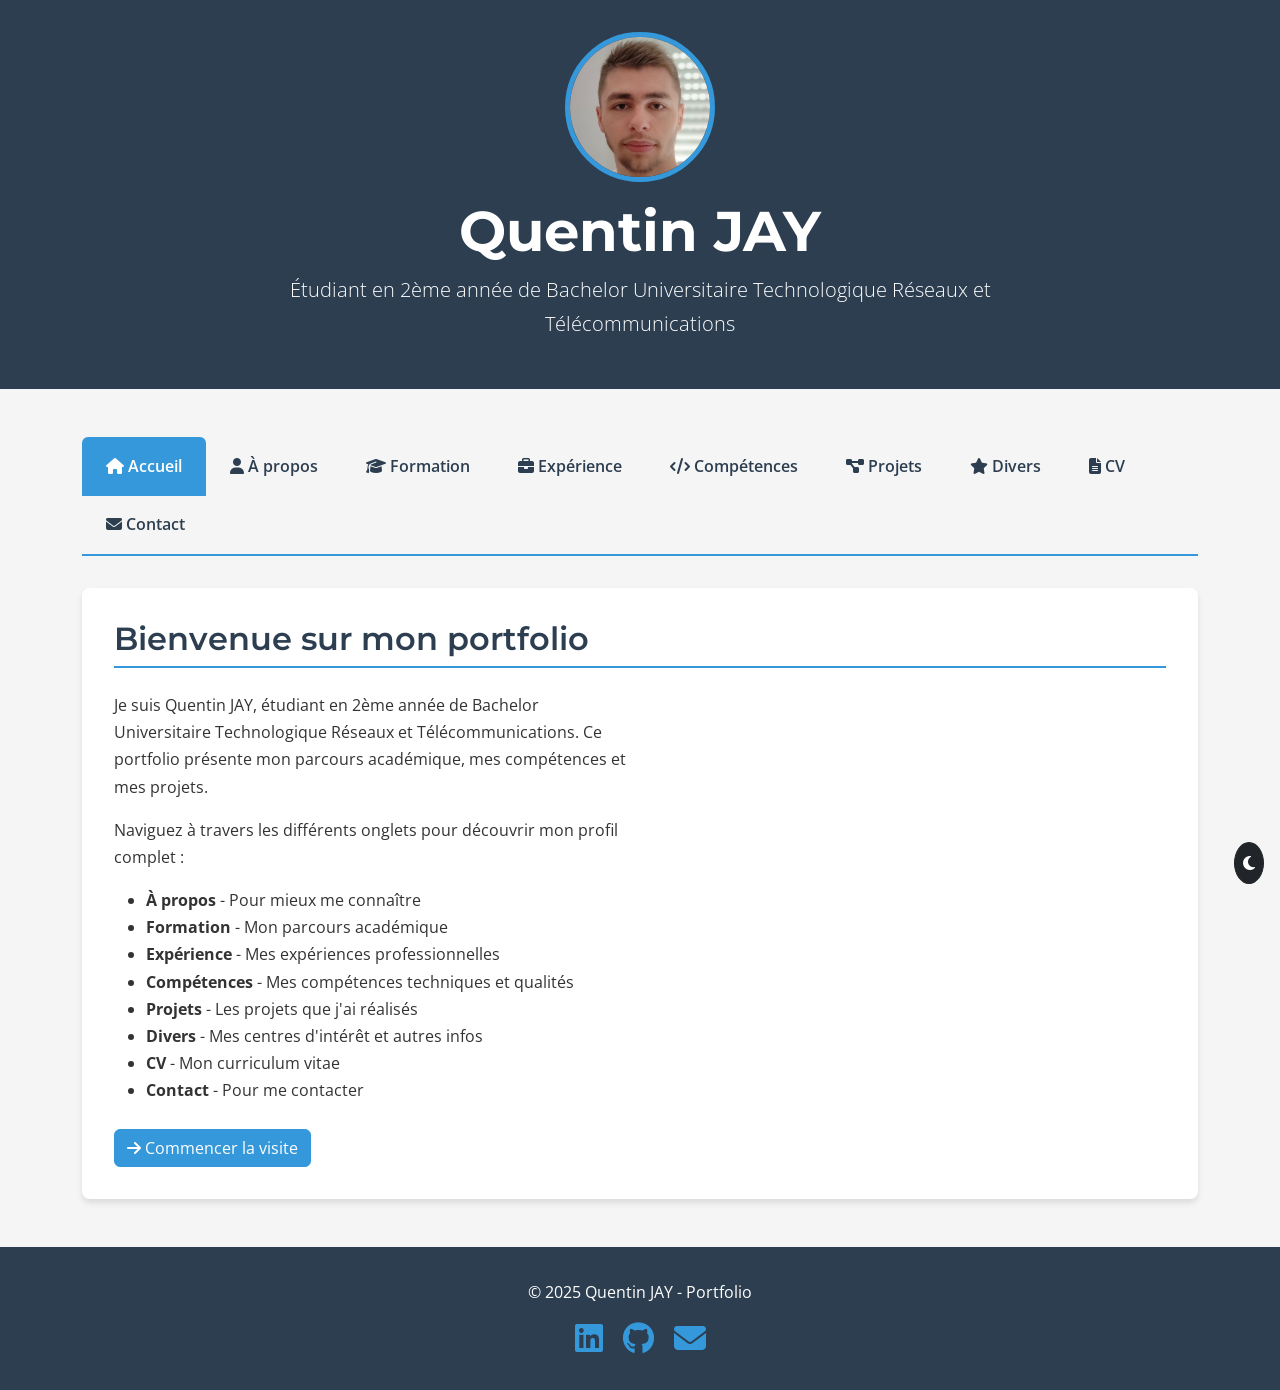
==== index.html @ 2ddca3c6 "Add files via upload" ====
<!DOCTYPE html>
<html lang="fr">
<head>
  <meta charset="UTF-8">
  <meta name="viewport" content="width=device-width, initial-scale=1.0">
  <title>Portfolio - Quentin JAY</title>
  
  <!-- Bootstrap CSS -->
  <link href="https://cdn.jsdelivr.net/npm/bootstrap@5.3.0-alpha1/dist/css/bootstrap.min.css" rel="stylesheet">
  
  <!-- Font Awesome -->
  <link rel="stylesheet" href="https://cdnjs.cloudflare.com/ajax/libs/font-awesome/6.4.0/css/all.min.css">
  
  <!-- Google Fonts -->
  <link href="https://fonts.googleapis.com/css2?family=Montserrat:wght@400;500;600;700&family=Open+Sans:wght@300;400;600&display=swap" rel="stylesheet">
  
  <!-- AOS Animation Library -->
  <link href="https://unpkg.com/aos@2.3.1/dist/aos.css" rel="stylesheet">
  
  <!-- Custom CSS -->
  <link rel="stylesheet" href="assets/css/style.css">
</head>
<body>
  <!-- Header Section -->
  <header class="header-container">
      <div class="container">
          <div class="row justify-content-center">
              <div class="col-md-8 text-center">
                  <img src="assets/images/pp2.jpg" alt="Quentin JAY" class="profile-img mb-3" data-aos="fade-down">
                  <h1 class="display-4 fw-bold" data-aos="fade-up">Quentin JAY</h1>
                  <p class="lead" data-aos="fade-up" data-aos-delay="100">Étudiant en 2ème année de Bachelor Universitaire Technologique Réseaux et Télécommunications</p>
              </div>
          </div>
      </div>
  </header>

  <!-- Navigation Tabs -->
  <div class="container mt-5">
      <ul class="nav nav-tabs" id="portfolioTabs" role="tablist">
          <li class="nav-item" role="presentation">
              <button class="nav-link active" id="accueil-tab" data-bs-toggle="tab" data-bs-target="#accueil" type="button" role="tab" aria-controls="accueil" aria-selected="true">
                  <i class="fas fa-home"></i> Accueil
              </button>
          </li>
          <li class="nav-item" role="presentation">
              <button class="nav-link" id="about-tab" data-bs-toggle="tab" data-bs-target="#about" type="button" role="tab" aria-controls="about" aria-selected="false">
                  <i class="fas fa-user"></i> À propos
              </button>
          </li>
          <li class="nav-item" role="presentation">
              <button class="nav-link" id="education-tab" data-bs-toggle="tab" data-bs-target="#education" type="button" role="tab" aria-controls="education" aria-selected="false">
                  <i class="fas fa-graduation-cap"></i> Formation
              </button>
          </li>
          <li class="nav-item" role="presentation">
              <button class="nav-link" id="experience-tab" data-bs-toggle="tab" data-bs-target="#experience" type="button" role="tab" aria-controls="experience" aria-selected="false">
                  <i class="fas fa-briefcase"></i> Expérience
              </button>
          </li>
          <li class="nav-item" role="presentation">
              <button class="nav-link" id="skills-tab" data-bs-toggle="tab" data-bs-target="#skills" type="button" role="tab" aria-controls="skills" aria-selected="false">
                  <i class="fas fa-code"></i> Compétences
              </button>
          </li>
          <li class="nav-item" role="presentation">
              <button class="nav-link" id="projects-tab" data-bs-toggle="tab" data-bs-target="#projects" type="button" role="tab" aria-controls="projects" aria-selected="false">
                  <i class="fas fa-project-diagram"></i> Projets
              </button>
          </li>
          <!-- Nouveaux onglets dans le nouvel ordre -->
          <li class="nav-item" role="presentation">
              <button class="nav-link" id="divers-tab" data-bs-toggle="tab" data-bs-target="#divers" type="button" role="tab" aria-controls="divers" aria-selected="false">
                  <i class="fas fa-star"></i> Divers
              </button>
          </li>
          <li class="nav-item" role="presentation">
              <button class="nav-link" id="resume-tab" data-bs-toggle="tab" data-bs-target="#resume" type="button" role="tab" aria-controls="resume" aria-selected="false">
                  <i class="fas fa-file-alt"></i> CV
              </button>
          </li>
          <li class="nav-item" role="presentation">
              <button class="nav-link" id="contact-tab" data-bs-toggle="tab" data-bs-target="#contact" type="button" role="tab" aria-controls="contact" aria-selected="false">
                  <i class="fas fa-envelope"></i> Contact
              </button>
          </li>
      </ul>

      <!-- Tab Content -->
      <div class="tab-content" id="portfolioTabsContent">
          <!-- Accueil -->
          <div class="tab-pane fade show active" id="accueil" role="tabpanel" aria-labelledby="accueil-tab">
              <div class="section-container" data-aos="fade-up">
                  <h2 class="section-title">Bienvenue sur mon portfolio</h2>
                  <div class="row">
                      <div class="col-md-6">
                          <p>Je suis Quentin JAY, étudiant en 2ème année de Bachelor Universitaire Technologique Réseaux et Télécommunications. Ce portfolio présente mon parcours académique, mes compétences et mes projets.</p>
                          <p>Naviguez à travers les différents onglets pour découvrir mon profil complet :</p>
                          <ul>
                              <li><strong>À propos</strong> - Pour mieux me connaître</li>
                              <li><strong>Formation</strong> - Mon parcours académique</li>
                              <li><strong>Expérience</strong> - Mes expériences professionnelles</li>
                              <li><strong>Compétences</strong> - Mes compétences techniques et qualités</li>
                              <li><strong>Projets</strong> - Les projets que j'ai réalisés</li>
                              <li><strong>Divers</strong> - Mes centres d'intérêt et autres infos</li>
                              <li><strong>CV</strong> - Mon curriculum vitae</li>
                              <li><strong>Contact</strong> - Pour me contacter</li>
                          </ul>
                          <div class="mt-4">
                              <a href="#about" class="btn btn-primary" onclick="document.getElementById('about-tab').click()">
                                  <i class="fas fa-arrow-right"></i> Commencer la visite
                              </a>
                          </div>
                      </div>
                      <div class="col-md-6 text-center">
                          <!-- Illustration optionnelle -->
                      </div>
                  </div>
              </div>
          </div>

          <!-- À propos -->
          <div class="tab-pane fade" id="about" role="tabpanel" aria-labelledby="about-tab">
              <div class="section-container" data-aos="fade-up">
                  <h2 class="section-title">À propos de moi</h2>
                  <div class="row">
                      <div class="col-md-6">
                          <p>Actuellement étudiant en deuxième année de Bachelor Universitaire Technologique en Réseaux et Télécommunications.</p>
                          <p>Mon parcours académique a débuté avec l'obtention d'un baccalauréat STI2D, où j'ai développé des compétences en sciences et technologies industrielles.</p>
                          <p>Au-delà de mes activités académiques, je trouve un équilibre dans ma vie en consacrant du temps à mes passions.</p>
                          <p>Je souhaite poursuivre mes études en intégrant une école d'ingénieur l'année prochaine.</p>
                          <div class="mt-4">
                              <a href="#education" class="btn btn-primary" onclick="document.getElementById('education-tab').click()">
                                  <i class="fas fa-graduation-cap"></i> Voir ma formation
                              </a>
                          </div>
                      </div>
                      <div class="col-md-6">
                          <div class="card">
                              <div class="card-header">
                                  <i class="fas fa-info-circle"></i> Informations personnelles
                              </div>
                              <div class="card-body">
                                  <ul class="list-group list-group-flush">
                                      <li class="list-group-item"><strong><i class="fas fa-user"></i> Nom :</strong> Quentin JAY</li>
                                      <li class="list-group-item"><strong><i class="fas fa-graduation-cap"></i> Formation :</strong> BUT Réseaux et Télécommunications</li>
                                      <li class="list-group-item"><strong><i class="fas fa-language"></i> Langues :</strong> Français (natif), Anglais (C1)</li>
                                      <li class="list-group-item"><strong><i class="fas fa-map-marker-alt"></i> Localisation :</strong> Clermont-Ferrand, France</li>
                                  </ul>
                              </div>
                          </div>
                      </div>
                  </div>
              </div>
          </div>

          <!-- Formation -->
          <div class="tab-pane fade" id="education" role="tabpanel" aria-labelledby="education-tab">
              <div class="section-container" data-aos="fade-up">
                  <h2 class="section-title">Formation</h2>
                  <div class="row mb-4">
                      <div class="col-md-6">
                          <div class="card h-100">
                              <div class="card-header">
                                  <i class="fas fa-university"></i> 2023-2025 - BUT Réseaux et Télécommunications
                              </div>
                              <div class="card-body">
                                  <div class="row">
                                      <div class="col-md-4 text-center mb-3">
                                          <img src="assets/images/iut.jpg" alt="IUT d'Aubière" class="img-fluid rounded" style="max-height: 100px;">
                                      </div>
                                      <div class="col-md-8">
                                          <h5>IUT d'Aubière - 63170</h5>
                                          <p>Ma formation actuelle en Réseaux et Télécommunications vise à approfondir mes connaissances dans ce domaine en constante évolution. Les cours couvrent une gamme variée de sujets, allant des fondements théoriques aux applications pratiques. Je participe activement aux travaux dirigés, aux projets de groupe et aux activités pratiques pour enrichir mon apprentissage.</p>
                                      </div>
                                  </div>
                              </div>
                          </div>
                      </div>
                      <div class="col-md-6">
                          <div class="card h-100">
                              <div class="card-header">
                                  <i class="fas fa-school"></i> 2022 - Baccalauréat STI2D
                              </div>
                              <div class="card-body">
                                  <div class="row">
                                      <div class="col-md-4 text-center mb-3">
                                          <img src="assets/images/lafa.jpg" alt="Lycée Lafayette" class="img-fluid rounded" style="max-height: 100px;">
                                      </div>
                                      <div class="col-md-8">
                                          <h5>Lycée Lafayette de Clermont-Ferrand - 63000</h5>
                                          <p>Mon parcours académique a débuté avec l'obtention d'un baccalauréat STI2D, où j'ai acquis des bases dans le domaine pratique des technologies. Cette expérience a été déterminante dans ma décision de poursuivre mes études en Réseaux et Télécommunications, en mettant en lumière mon intérêt particulier pour l'aspect pratique des sciences et technologies.</p>
                                      </div>
                                  </div>
                              </div>
                          </div>
                      </div>
                  </div>
              </div>
          </div>

          <!-- Expérience -->
          <div class="tab-pane fade" id="experience" role="tabpanel" aria-labelledby="experience-tab">
              <div class="section-container" data-aos="fade-up">
                  <h2 class="section-title">Expérience professionnelle</h2>
                  <div class="row mb-4">
                      <div class="col-md-12">
                          <div class="card mb-4">
                              <div class="card-header">
                                  <i class="fas fa-briefcase"></i> Travail d'été au service restauration de l'Hôpital Sainte-Marie (Juillet - Août 2024)
                              </div>
                              <div class="card-body">
                                  <div class="row">
                                      <div class="col-md-3 text-center mb-3">
                                          <img src="assets/images/hopital.png" alt="Hôpital Sainte-Marie" class="img-fluid rounded" style="max-height: 150px;">
                                      </div>
                                      <div class="col-md-9">
                                          <h5>Tournant de cuisine</h5>
                                          <p>Durant ce travail d'été de trois semaines au service restauration de l'Hôpital Sainte-Marie, j'ai acquis une expérience précieuse.</p>
                                          <h6>Responsabilités et réalisations :</h6>
                                          <ul>
                                              <li>J'ai assuré l'hygiène et la propreté des ustensiles et équipements de cuisine.</li>
                                              <li>J'ai contribué à la préparation des repas en scellant des barquettes pour garantir une distribution efficace.</li>
                                              <li>J'ai préparé les chariots en fonction des commandes reçues, en veillant à ce que chaque service dispose des repas appropriés.</li>
                                          </ul>
                                          <p>Cette expérience m'a permis de développer des compétences organisationnelles et de découvrir l'importance du travail d'équipe dans un contexte professionnel.</p>
                                      </div>
                                  </div>
                              </div>
                          </div>
                          
                          <div class="card">
                              <div class="card-header">
                                  <i class="fas fa-briefcase"></i> Stage de 7 jours à l'EHPAD de Lempdes (Juin - Juillet 2021)
                              </div>
                              <div class="card-body">
                                  <div class="row">
                                      <div class="col-md-3 text-center mb-3">
                                          <img src="assets/images/ehpad.jpg" alt="EHPAD de Lempdes" class="img-fluid rounded" style="max-height: 150px;">
                                      </div>
                                      <div class="col-md-9">
                                          <h5>Assistant Technicien de Surface</h5>
                                          <p>Durant ce stage enrichissant d'une semaine à l'EHPAD de Lempdes, j'ai eu l'opportunité de contribuer au bien-être des résidents.</p>
                                          <h6>Responsabilités et réalisations :</h6>
                                          <ul>
                                              <li>J'ai effectué des tâches de nettoyage approfondi, garantissant la propreté et l'hygiène des espaces communs.</li>
                                              <li>J'ai appris à travailler efficacement dans un environnement professionnel, développant des compétences en gestion du temps.</li>
                                          </ul>
                                          <p>Cette expérience m'a permis de découvrir l'importance du travail d'équipe dans un contexte professionnel. Elle a également renforcé ma capacité à gérer des tâches variées de manière organisée et efficiente.</p>
                                      </div>
                                  </div>
                              </div>
                          </div>
                      </div>
                  </div>
              </div>
          </div>

          <!-- Compétences -->
          <div class="tab-pane fade" id="skills" role="tabpanel" aria-labelledby="skills-tab">
              <div class="section-container" data-aos="fade-up">
                  <h2 class="section-title">Compétences</h2>
                  
                  <h3 class="mb-4">Compétences techniques</h3>
                  
                  <div class="mb-5">
                      <h4>Télécommunication :</h4>
                      
                      <div class="mb-4">
                          <h5>Mesurer la vitesse de la lumière dans un câble coaxial :</h5>
                          <p>Au cours des travaux pratique en Télécommunication, j'ai pu mesurer la vitesse de propagation de la lumière dans un câble coaxial. Pour y arriver, j'ai dû connecter un câble coaxial de 1m et un autre de 100m à la sortie d'un générateur basse fréquence qui vont chacun à une entrée d'un oscilloscope. Pour mesurer la vitesse, on compare la différence de temps entre le signal qui passe par le câble 1m et celui qui passe par l'autre câble. Je suis maintenant capable de mesurer la vitesse de propagation de câbles ce qui est important dans le domaine de la Télécommunication.</p>
                          
                          <h6>Résultat :</h6>
                          <div class="progress mb-3">
                              <div class="progress-bar" role="progressbar" style="width: 70%" aria-valuenow="70" aria-valuemin="0" aria-valuemax="100">70 %</div>
                          </div>
                      </div>
                  </div>
                  
                  <div class="mb-5">
                      <h4>Réseau :</h4>
                      
                      <div class="mb-4">
                          <h5>Création d'un plan d'adressage :</h5>
                          <p>Durant le BUT Réseaux et Télécommunications, j'ai étudié les réseaux et j'ai pu apprendre à travers les TD en utilisant Cisco Packet Tracer. J'ai créé un plan d'adressage attribuant à chaque machine une adresse IP afin de leur permettre de communiquer, et j'ai également mis en place un serveur DHCP pour l'adressage automatique.</p>
                          
                          <h6>Résultat :</h6>
                          <div class="progress mb-3">
                              <div class="progress-bar" role="progressbar" style="width: 85%" aria-valuenow="85" aria-valuemin="0" aria-valuemax="100">85 %</div>
                          </div>
                      </div>
                  </div>
                  
                  <div class="mb-5">
                      <h4>Programmation Web :</h4>
                      
                      <div class="mb-4">
                          <h5>Création d'une page Web HTML/CSS :</h5>
                          <p>Lors des TD de programmation Web, j'ai appris à créer des pages web en utilisant HTML et CSS pour concevoir des interfaces graphiques et modifier l'apparence du contenu.</p>
                          
                          <h6>Résultat :</h6>
                          <div class="progress mb-3">
                              <div class="progress-bar" role="progressbar" style="width: 75%" aria-valuenow="75" aria-valuemin="0" aria-valuemax="100">75 %</div>
                          </div>
                      </div>
                  </div>
                  
                  <div class="mb-5">
                      <h4>Téléphonie :</h4>
                      
                      <div class="mb-4">
                          <h5>Configuration d'un call server :</h5>
                          <p>Lors des travaux pratiques de téléphonie, j'ai appris à configurer un call server et à faire fonctionner des téléphones. J'ai suivi pas à pas les instructions du TP, effectué un compte rendu et je suis désormais capable d'apporter des modifications pour rendre les équipements fonctionnels. J'ai obtenu la note de 19,5 lors de l'évaluation.</p>
                          
                          <h6>Résultat :</h6>
                          <div class="progress mb-3">
                              <div class="progress-bar" role="progressbar" style="width: 90%" aria-valuenow="90" aria-valuemin="0" aria-valuemax="100">90 %</div>
                          </div>
                      </div>
                  </div>
                  
                  <div class="mb-5">
                      <h4>Cybersécurité :</h4>
                      
                      <div class="mb-4">
                          <h5>Configuration d'un call server :</h5>
                          <p>De façon similaire à la téléphonie, j'ai appris à configurer un call server et à manipuler ses paramètres afin de garantir la sécurité des échanges. J'ai obtenu la note de 19,5 lors de cette évaluation.</p>
                          
                          <h6>Résultat :</h6>
                          <div class="progress mb-3">
                              <div class="progress-bar" role="progressbar" style="width: 90%" aria-valuenow="90" aria-valuemin="0" aria-valuemax="100">90 %</div>
                          </div>
                      </div>
                  </div>
                  
                  <h3 class="mb-4 mt-5">Qualités</h3>
                  
                  <div class="row">
                      <div class="col-md-4 mb-3">
                          <div class="card h-100">
                              <div class="card-body">
                                  <h4 class="text-center mb-3">Persévérant</h4>
                                  <p>Durant le projet de SAE23, alors que je rencontrais un problème bloquant la création d'un utilisateur, j'ai persévéré pendant une séance entière jusqu'à corriger l'erreur.</p>
                              </div>
                          </div>
                      </div>
                      
                      <div class="col-md-4 mb-3">
                          <div class="card h-100">
                              <div class="card-body">
                                  <h4 class="text-center mb-3">Autonome</h4>
                                  <p>Lors d'un TP en télécommunication, j'ai dû travailler seul pendant trois heures, ce qui m'a permis de gagner en autonomie.</p>
                              </div>
                          </div>
                      </div>
                      
                      <div class="col-md-4 mb-3">
                          <div class="card h-100">
                              <div class="card-body">
                                  <h4 class="text-center mb-3">Travail d'équipe</h4>
                                  <p>Au cours d'un TP sur Internet, mon coéquipier et moi avons réparti intelligemment les tâches afin d'optimiser notre efficacité.</p>
                              </div>
                          </div>
                      </div>
                  </div>
                  
                  <h3 class="mb-4 mt-5">Compétences linguistiques</h3>
                  
                  <div class="row">
                      <div class="col-md-6">
                          <div class="card mb-3">
                              <div class="card-body">
                                  <h4><i class="fas fa-language me-2"></i>Anglais</h4>
                                  <p>Niveau C1</p>
                              </div>
                          </div>
                      </div>
                  </div>
              </div>
          </div>

          <!-- Projets -->
          <div class="tab-pane fade" id="projects" role="tabpanel" aria-labelledby="projects-tab">
              <div class="section-container" data-aos="fade-up">
                  <h2 class="section-title">Projets</h2>
                  
                  <!-- Projet 1 -->
                  <div class="card mb-4">
                      <div class="card-header">
                          <h3>Projet 1 : SAE24 - Projet intégratif</h3>
                      </div>
                      <div class="card-body">
                          <p><strong>Description</strong> : Durant la SAE24, j'ai été chargé de créer un réseau d'entreprise avec tout le matériel nécessaire.</p>
                          <h4>Étapes réalisées :</h4>
                          <ul>
                              <li>Conception du réseau</li>
                              <li>Configuration des équipements</li>
                              <li>Tests de connectivité</li>
                              <li>Documentation du projet</li>
                          </ul>
                          <div class="row mt-3">
                              <div class="col-md-6">
                                  <img src="assets/images/cisco.png" alt="Illustration du projet" class="img-fluid rounded">
                              </div>
                          </div>
                      </div>
                  </div>
                  
                  <!-- Projet 2 -->
                  <div class="card mb-4">
                    <div class="card-header">
                      <h3>Projet 2 : SAE14 - Portfolio et CV</h3>
                    </div>
                    <div class="card-body">
                      <p><strong>Description :</strong> Durant la SAE14, j'ai entrepris la création de mon CV et de mon portfolio pour présenter de manière professionnelle mes compétences et expériences.</p>
                      <h4>Étapes réalisées :</h4>
                      <ul class="list-group list-group-flush mb-3">
                        <li class="list-group-item">
                          <strong>Conception de CV avec Canva :</strong>
                          <p>J'ai utilisé Canva pour élaborer un CV visuellement attrayant, mettant en avant mes compétences, ma formation et mes réalisations. La plateforme m'a permis de jouer avec la mise en page et les éléments graphiques pour créer une présentation unique.</p>
                        </li>
                        <li class="list-group-item">
                          <strong>Développement web avec HTML/CSS :</strong>
                          <p>Pour mon portfolio, j'ai d'abord créé la structure du portfolio qui se compose de 8 parties. J'ai ensuite écrit le contenu du portfolio en m'appuyant sur les consignes. Durant la création du portfolio, j'ai eu des difficultés pour créer les jauges pour les compétences, que j'ai résolues en cherchant sur internet. J'ai intégré le CV réalisé durant ce projet dans le portfolio.</p>
                        </li>
                      </ul>
                      <h4>Résultats :</h4>
                      <ul class="list-group list-group-flush">
                        <li class="list-group-item">
                          <strong>CV professionnel :</strong>
                          <p>Grâce à ce projet, j'ai créé un CV structuré, clair et concis, mettant en évidence mes compétences et expériences de manière professionnelle.</p>
                        </li>
                        <li class="list-group-item">
                          <strong>Portfolio interactif :</strong>
                          <p>Avec ce projet, j'ai créé un portfolio codé en HTML/CSS, ce qui m'a permis de m'améliorer sur le codage HTML et CSS.</p>
                        </li>
                      </ul>
                      <div class="mt-3 text-center">
                        <img src="assets/images/port.png" alt="Illustration du portfolio" class="img-fluid rounded">
                      </div>
                    </div>
                  </div>
                  
                  <!-- Projet 3 : SAE15 -->
                  <div class="card mb-4">
                      <div class="card-header">
                          <h3>Projet 3 : SAE15 - Analyse de planning</h3>
                      </div>
                      <div class="card-body">
                          <div class="row">
                              <div class="col-md-8">
                                  <h4>Étapes réalisées</h4>
                                  <ul class="list-group">
                                      <li class="list-group-item">
                                          <strong>Changements des fuseaux horaires</strong>
                                          <p>J'ai changé automatiquement les fuseaux horaires qui étaient en GMT+0 pour les mettre en format français.</p>
                                      </li>
                                      <li class="list-group-item">
                                          <strong>Code pour exploiter le tableau excel</strong>
                                          <p>J'ai écrit un code qui exploite les données du tableau excel pour donner les dates de reprises de chaque groupe.</p>
                                      </li>
                                  </ul>
                                  <div class="mt-3">
                                      <h4>Résultats</h4>
                                      <p>J'ai créé le code permettant à un élève de connaître les dates de reprise des cours après les vacances pour chaque groupe de TD et TP et ai obtenu la note de 20.</p>
                                  </div>
                              </div>
                              <div class="col-md-4">
                                  <img src="assets/images/emploi.png" alt="Calendrier" class="img-fluid rounded mb-3">
                                  <img src="assets/images/menu.png" alt="Code menu" class="img-fluid rounded mb-3">
                                  <img src="assets/images/fin.png" alt="Résultat code" class="img-fluid rounded">
                              </div>
                          </div>
                      </div>
                  </div>
                  
                  <!-- Projet 4 : SAE22 - Matlab -->
                  <div class="card mb-4">
                      <div class="card-body">
                          <h3 class="card-title">Projet 4 : SAE22 - Matlab</h3>
                          <div class="row">
                              <div class="col-md-8">
                                  <h4>Description</h4>
                                  <p>Au cours de la SAE22, j'ai dû apprendre le codage Matlab.</p>
                                  
                                  <h4>Objectif du projet</h4>
                                  <p>Faire des programmes répondant aux exigences du projet.</p>
                                  
                                  <h4>Étapes réalisées</h4>
                                  <ul class="list-group list-group-flush mb-3">
                                      <li class="list-group-item">
                                          <strong>Formation Matlab Onramp</strong>
                                          <p>J'ai réalisé l'autoformation Matlab Onramp.</p>
                                      </li>
                                      <li class="list-group-item">
                                          <strong>Manipulation de signaux sur Matlab</strong>
                                          <p>J'ai créé, affiché et modifié des signaux sinusoïdaux avec Matlab pour pouvoir les exploiter.</p>
                                      </li>
                                      <li class="list-group-item">
                                          <strong>Intégration d'une fonction</strong>
                                          <p>J'ai calculé l'intégrale d'une fonction avec différentes méthodes : la méthode des rectangles, des trapèzes et de Simpson.</p>
                                      </li>
                                      <li class="list-group-item">
                                          <strong>Étude d'un signal temporel</strong>
                                          <p>J'ai étudié des fonctions générées à l'oscilloscope avec Matlab.</p>
                                      </li>
                                  </ul>
                                  
                                  <h4>Résultats</h4>
                                  <p>Travail toujours en cours.</p>
                              </div>
                              <div class="col-md-4">
                                  <div class="row mb-3">
                                      <div class="col-12">
                                          <img src="assets/images/Matlab1.png" alt="Matlab Onramp" class="img-fluid rounded mb-3">
                                      </div>
                                      <div class="col-12">
                                          <img src="assets/images/Matlab2.png" alt="Signaux sinusoïdaux" class="img-fluid rounded mb-3">
                                      </div>
                                  </div>
                                  <div class="row">
                                      <div class="col-12">
                                          <img src="assets/images/Matlab3.png" alt="Intégration de fonction" class="img-fluid rounded mb-3">
                                      </div>
                                      <div class="col-12">
                                          <img src="assets/images/Matlab4.png" alt="Signal temporel" class="img-fluid rounded">
                                      </div>
                                  </div>
                              </div>
                          </div>
                      </div>
                  </div>
              </div>
          </div>

          <!-- Divers -->
          <div class="tab-pane fade" id="divers" role="tabpanel" aria-labelledby="divers-tab">
              <div class="section-container" data-aos="fade-up">
                  <h2 class="section-title">Divers</h2>
                  <div class="row">
                      <div class="col-md-6 mb-4">
                          <div class="card h-100">
                              <div class="card-body">
                                  <div class="row">
                                      <div class="col-md-8">
                                          <h3 class="card-title">Vélo</h3>
                                          <p>Depuis mon enfance, je fais régulièrement du vélo. Cette activité me permet de me détendre et de passer du temps tout seul. Le vélo fait partie intégrante de mon quotidien.</p>
                                      </div>
                                      <div class="col-md-4">
                                          <img src="assets/images/velo.png" alt="Vélo" class="img-fluid rounded">
                                      </div>
                                  </div>
                              </div>
                          </div>
                      </div>
                      
                      <div class="col-md-6 mb-4">
                          <div class="card h-100">
                              <div class="card-body">
                                  <div class="row">
                                      <div class="col-md-8">
                                          <h3 class="card-title">Tennis de table</h3>
                                          <p>J'ai pratiqué le tennis de table pendant 2 ans jusqu'à avant le confinement en 2020. Cette expérience m'a apporté non seulement un plaisir sportif, mais aussi des compétences en termes de concentration, de coordination et de fair-play.</p>
                                      </div>
                                      <div class="col-md-4">
                                          <img src="assets/images/table.png" alt="Tennis de table" class="img-fluid rounded">
                                      </div>
                                  </div>
                              </div>
                          </div>
                      </div>
                  </div>
              </div>
          </div>

          <!-- CV -->
          <div class="tab-pane fade" id="resume" role="tabpanel" aria-labelledby="resume-tab">
              <div class="section-container" data-aos="fade-up">
                  <h2 class="section-title">CV</h2>
                  <div class="row justify-content-center">
                    <div class="col-md-10">
                      <div class="card mb-4">
                        <div class="card-body text-center">
                          <h3 class="mb-4">Mon CV</h3>
                          <div class="embed-responsive embed-responsive-16by9 mb-4">
                            <iframe class="embed-responsive-item" src="assets/docs/cv.pdf" style="width: 100%; height: 500px;"></iframe>
                          </div>
                          <a href="assets/docs/cv.pdf" download class="btn btn-primary">
                            <i class="fas fa-download me-2"></i>Téléchargez mon CV ici
                          </a>
                        </div>
                      </div>
                    </div>
                  </div>
              </div>
          </div>

          <!-- Contact -->
          <div class="tab-pane fade" id="contact" role="tabpanel" aria-labelledby="contact-tab">
              <div class="section-container" data-aos="fade-up">
                  <h2 class="section-title">Contact</h2>
                  <div class="row">
                      <div class="col-md-6">
                          <form>
                              <div class="mb-3">
                                  <label for="name" class="form-label">Nom</label>
                                  <input type="text" class="form-control" id="name" placeholder="Votre nom">
                              </div>
                              <div class="mb-3">
                                  <label for="email" class="form-label">Email</label>
                                  <input type="email" class="form-control" id="email" placeholder="Votre email">
                              </div>
                              <div class="mb-3">
                                  <label for="subject" class="form-label">Sujet</label>
                                  <input type="text" class="form-control" id="subject" placeholder="Sujet de votre message">
                              </div>
                              <div class="mb-3">
                                  <label for="message" class="form-label">Message</label>
                                  <textarea class="form-control" id="message" rows="5" placeholder="Votre message"></textarea>
                              </div>
                              <button type="submit" class="btn btn-primary">
                                  <i class="fas fa-paper-plane"></i> Envoyer
                              </button>
                              (Ce formulaire ne marche actuellement pas)
                          </form>
                      </div>
                      <div class="col-md-6">
                          <div class="card">
                              <div class="card-header">
                                  <i class="fas fa-info-circle"></i> Informations de contact
                              </div>
                              <div class="card-body">
                                  <ul class="list-group list-group-flush">
                                      <li class="list-group-item">
                                          <i class="fas fa-envelope"></i> <strong>Email:</strong> quentin.jay2@etu.uca.fr
                                      </li>
                                      <li class="list-group-item">
                                          <i class="fas fa-phone"></i> <strong>Téléphone:</strong> +33 7 71 24 26 84
                                      </li>
                                      <li class="list-group-item">
                                          <i class="fas fa-map-marker-alt"></i> <strong>Localisation:</strong> Clermont-Ferrand, France
                                      </li>
                                      <li class="list-group-item">
                                          <i class="fab fa-linkedin"></i> <strong>LinkedIn:</strong> <a href="https://linkedin.com/in/quentin-jay-3182362a9/" target="_blank">linkedin.com/in/quentin-jay/</a>
                                      </li>
                                      <li class="list-group-item">
                                          <i class="fab fa-github"></i> <strong>GitHub:</strong> <a href="https://github.com/quent1no" target="_blank">github.com/quent1no</a>
                                      </li>
                                  </ul>
                              </div>
                          </div>
                      </div>
                  </div>
              </div>
          </div>
      </div>
  </div>

  <!-- Footer -->
  <footer class="mt-5">
      <div class="container">
          <div class="row">
              <div class="col-md-12 text-center">
                  <p>&copy; 2025 Quentin JAY - Portfolio</p>
                  <div class="social-icons">
                      <a href="https://linkedin.com/in/quentin-jay-3182362a9/" class="me-3"><i class="fab fa-linkedin fa-2x"></i></a>
                      <a href="https://github.com/quent1no" class="me-3"><i class="fab fa-github fa-2x"></i></a>
                      <a href="#"><i class="fas fa-envelope fa-2x"></i></a>
                  </div>
              </div>
          </div>
      </div>
  </footer>

  <!-- Bootstrap JS Bundle with Popper -->
  <script src="https://cdn.jsdelivr.net/npm/bootstrap@5.3.0-alpha1/dist/js/bootstrap.bundle.min.js"></script>
  
  <!-- AOS Animation Library -->
  <script src="https://unpkg.com/aos@2.3.1/dist/aos.js"></script>
  
  <!-- Custom JS -->
  <script src="assets/js/main.js"></script>
  
  <!-- Mode sombre/clair toggle -->
  <div class="position-fixed bottom-0 end-0 p-3" style="z-index: 1000;">
      <button class="btn btn-dark rounded-circle p-2" onclick="toggleDarkMode()">
          <i id="darkModeIcon" class="fas fa-moon"></i>
      </button>
  </div>
  
  <style>
      /* Styles pour le mode sombre */
      .dark-mode {
          background-color: #121212 !important;
          color: #e0e0e0 !important;
      }
      
      .dark-mode .section-container {
          background-color: #1e1e1e !important;
          box-shadow: 0 4px 6px rgba(0, 0, 0, 0.3) !important;
      }
      
      .dark-mode .card {
          background-color: #2d2d2d !important;
          color: #e0e0e0 !important;
      }
      
      .dark-mode .list-group-item {
          background-color: #2d2d2d !important;
          color: #e0e0e0 !important;
      }
      
      .dark-mode .nav-tabs .nav-link {
          color: #e0e0e0 !important;
      }
      
      .dark-mode .nav-tabs .nav-link.active {
          background-color: #3498db !important;
          color: white !important;
      }
      
      .dark-mode .form-control {
          background-color: #333 !important;
          color: #e0e0e0 !important;
          border-color: #444 !important;
      }
      
      .dark-mode .section-title {
          color: #3498db !important;
      }
  </style>
</body>
</html>
---- assets/css/style.css ----
/* Styles généraux */
body {
    font-family: 'Open Sans', sans-serif;
    line-height: 1.7;
    color: #333333;
    background-color: #f5f5f5;
}

h1, h2, h3, h4, h5, h6 {
    font-family: 'Montserrat', sans-serif;
    font-weight: 600;
}

/* Styles de l'en-tête */
.header-container {
    background-color: #2c3e50;
    color: white;
    padding: 2rem 0;
    text-align: center;
}

.profile-img {
    width: 150px;
    height: 150px;
    border-radius: 50%;
    object-fit: cover;
    border: 5px solid #3498db;
}

/* Styles des onglets */
.nav-tabs {
    border-bottom: 2px solid #3498db;
    margin-bottom: 2rem;
}

.nav-tabs .nav-link {
    color: #2c3e50;
    font-weight: 600;
    border: none;
    padding: 1rem 1.5rem;
    transition: all 0.3s ease;
}

.nav-tabs .nav-link:hover {
    color: #3498db;
    border: none;
    background-color: rgba(52, 152, 219, 0.1);
}

.nav-tabs .nav-link.active {
    color: white;
    background-color: #3498db;
    border: none;
}

/* Styles des sections */
.section-container {
    padding: 2rem;
    margin-bottom: 2rem;
    background-color: white;
    border-radius: 8px;
    box-shadow: 0 4px 6px rgba(0, 0, 0, 0.1);
}

.section-title {
    color: #2c3e50;
    border-bottom: 2px solid #3498db;
    padding-bottom: 0.5rem;
    margin-bottom: 1.5rem;
}

/* Styles des cartes */
.card {
    border: none;
    border-radius: 8px;
    box-shadow: 0 4px 6px rgba(0, 0, 0, 0.1);
    transition: transform 0.3s ease;
    margin-bottom: 1.5rem;
}

.card:hover {
    transform: translateY(-5px);
}

.card-header {
    background-color: #3498db;
    color: white;
    font-weight: 600;
}

/* Styles des barres de progression */
.progress {
    height: 20px;
    margin-bottom: 1rem;
    background-color: #e9ecef;
    border-radius: 10px;
}

.progress-bar {
    background-color: #3498db;
    border-radius: 10px;
}

/* Styles des images */
.img-fluid {
    border-radius: 8px;
    box-shadow: 0 4px 6px rgba(0, 0, 0, 0.1);
}

/* Styles du pied de page */
footer {
    background-color: #2c3e50;
    color: white;
    padding: 2rem 0;
    text-align: center;
}

/* Animations */
.fade-in {
    animation: fadeIn 1s ease-in-out;
}

@keyframes fadeIn {
    from { opacity: 0; }
    to { opacity: 1; }
}

/* Styles responsive */
@media (max-width: 768px) {
    .nav-tabs .nav-link {
        padding: 0.75rem 1rem;
        font-size: 0.9rem;
    }
    
    .section-container {
        padding: 1.5rem;
    }
}

/* Styles pour les boutons */
.btn-primary {
    background-color: #3498db;
    border-color: #3498db;
}

.btn-primary:hover {
    background-color: #2980b9;
    border-color: #2980b9;
}

/* Styles pour les liens */
a {
    color: #3498db;
    transition: color 0.3s ease;
}

a:hover {
    color: #2980b9;
    text-decoration: none;
}
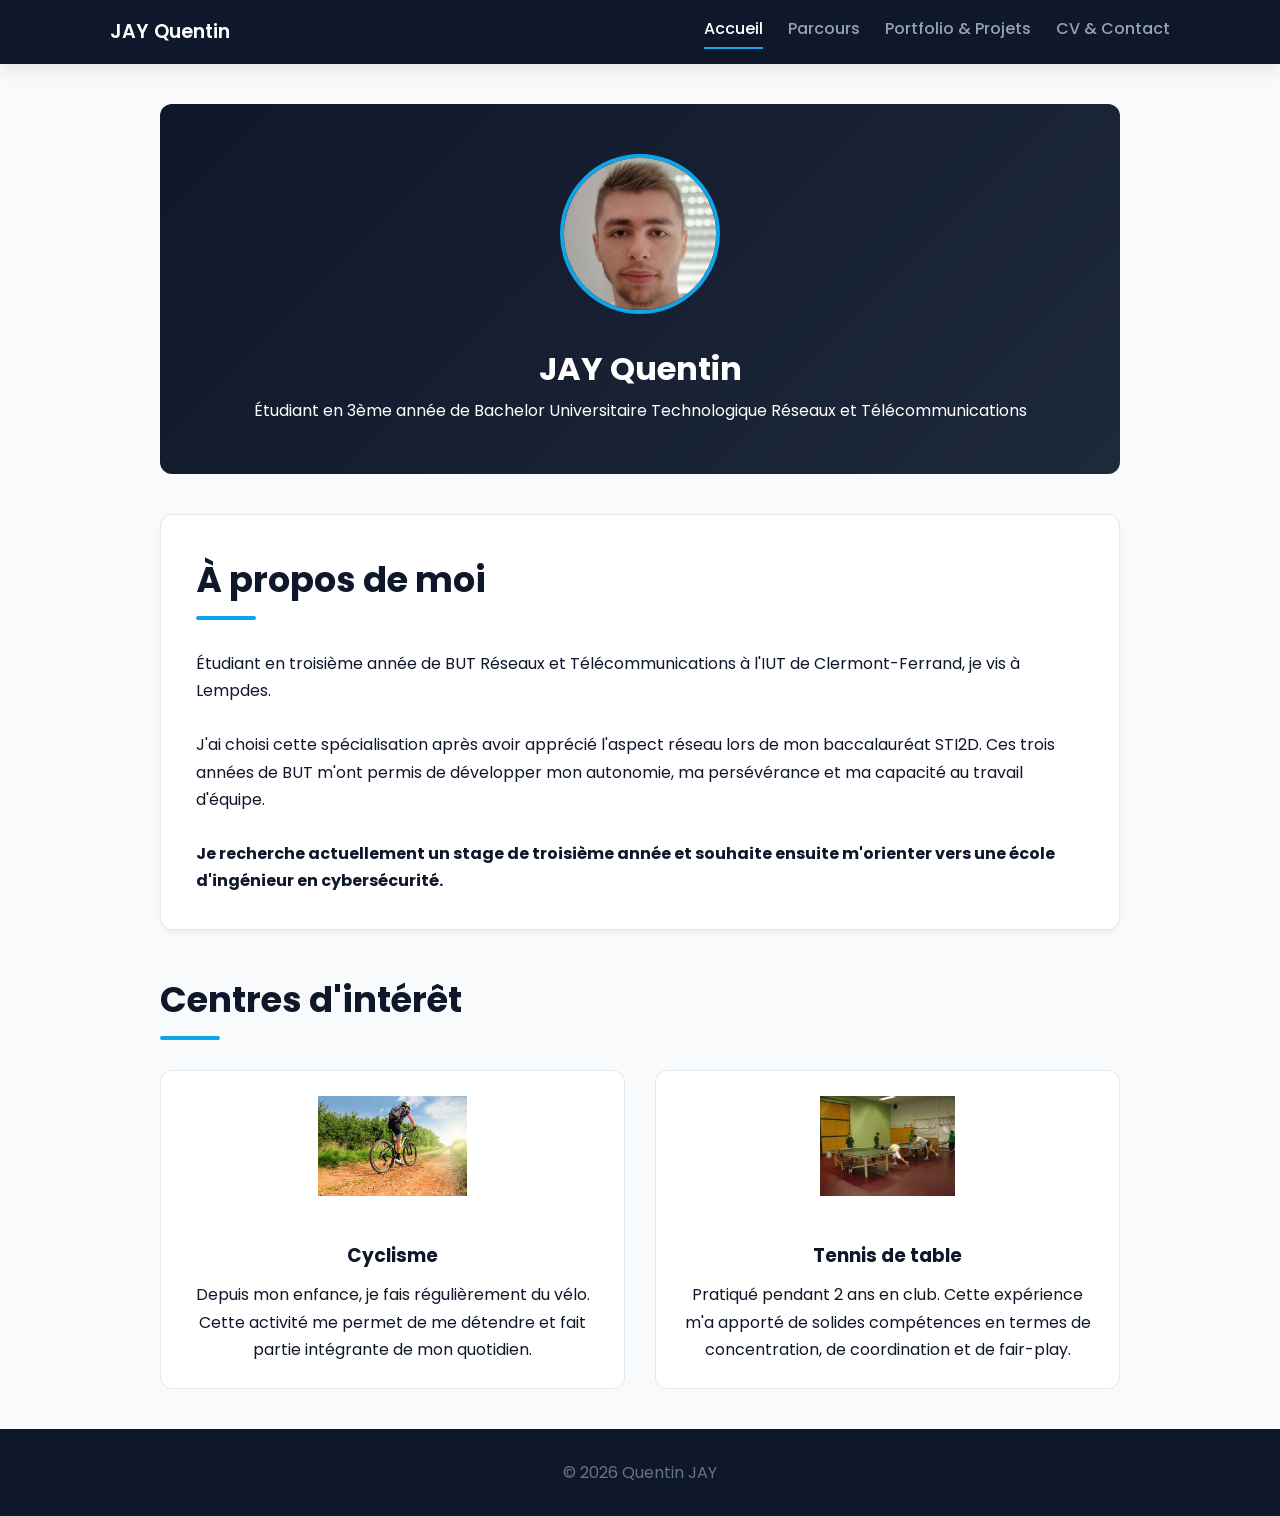
==== commit 110dfa93: "Add files via upload" ====
--- a/index.html
+++ b/index.html
@@ -1,732 +1,60 @@
-<!DOCTYPE html>
-<html lang="fr">
-<head>
-  <meta charset="UTF-8">
-  <meta name="viewport" content="width=device-width, initial-scale=1.0">
-  <title>Portfolio - Quentin JAY</title>
-  
-  <!-- Bootstrap CSS -->
-  <link href="https://cdn.jsdelivr.net/npm/bootstrap@5.3.0-alpha1/dist/css/bootstrap.min.css" rel="stylesheet">
-  
-  <!-- Font Awesome -->
-  <link rel="stylesheet" href="https://cdnjs.cloudflare.com/ajax/libs/font-awesome/6.4.0/css/all.min.css">
-  
-  <!-- Google Fonts -->
-  <link href="https://fonts.googleapis.com/css2?family=Montserrat:wght@400;500;600;700&family=Open+Sans:wght@300;400;600&display=swap" rel="stylesheet">
-  
-  <!-- AOS Animation Library -->
-  <link href="https://unpkg.com/aos@2.3.1/dist/aos.css" rel="stylesheet">
-  
-  <!-- Custom CSS -->
-  <link rel="stylesheet" href="assets/css/style.css">
-</head>
-<body>
-  <!-- Header Section -->
-  <header class="header-container">
-      <div class="container">
-          <div class="row justify-content-center">
-              <div class="col-md-8 text-center">
-                  <img src="assets/images/pp2.jpg" alt="Quentin JAY" class="profile-img mb-3" data-aos="fade-down">
-                  <h1 class="display-4 fw-bold" data-aos="fade-up">Quentin JAY</h1>
-                  <p class="lead" data-aos="fade-up" data-aos-delay="100">Étudiant en 2ème année de Bachelor Universitaire Technologique Réseaux et Télécommunications</p>
-              </div>
-          </div>
-      </div>
-  </header>
-
-  <!-- Navigation Tabs -->
-  <div class="container mt-5">
-      <ul class="nav nav-tabs" id="portfolioTabs" role="tablist">
-          <li class="nav-item" role="presentation">
-              <button class="nav-link active" id="accueil-tab" data-bs-toggle="tab" data-bs-target="#accueil" type="button" role="tab" aria-controls="accueil" aria-selected="true">
-                  <i class="fas fa-home"></i> Accueil
-              </button>
-          </li>
-          <li class="nav-item" role="presentation">
-              <button class="nav-link" id="about-tab" data-bs-toggle="tab" data-bs-target="#about" type="button" role="tab" aria-controls="about" aria-selected="false">
-                  <i class="fas fa-user"></i> À propos
-              </button>
-          </li>
-          <li class="nav-item" role="presentation">
-              <button class="nav-link" id="education-tab" data-bs-toggle="tab" data-bs-target="#education" type="button" role="tab" aria-controls="education" aria-selected="false">
-                  <i class="fas fa-graduation-cap"></i> Formation
-              </button>
-          </li>
-          <li class="nav-item" role="presentation">
-              <button class="nav-link" id="experience-tab" data-bs-toggle="tab" data-bs-target="#experience" type="button" role="tab" aria-controls="experience" aria-selected="false">
-                  <i class="fas fa-briefcase"></i> Expérience
-              </button>
-          </li>
-          <li class="nav-item" role="presentation">
-              <button class="nav-link" id="skills-tab" data-bs-toggle="tab" data-bs-target="#skills" type="button" role="tab" aria-controls="skills" aria-selected="false">
-                  <i class="fas fa-code"></i> Compétences
-              </button>
-          </li>
-          <li class="nav-item" role="presentation">
-              <button class="nav-link" id="projects-tab" data-bs-toggle="tab" data-bs-target="#projects" type="button" role="tab" aria-controls="projects" aria-selected="false">
-                  <i class="fas fa-project-diagram"></i> Projets
-              </button>
-          </li>
-          <!-- Nouveaux onglets dans le nouvel ordre -->
-          <li class="nav-item" role="presentation">
-              <button class="nav-link" id="divers-tab" data-bs-toggle="tab" data-bs-target="#divers" type="button" role="tab" aria-controls="divers" aria-selected="false">
-                  <i class="fas fa-star"></i> Divers
-              </button>
-          </li>
-          <li class="nav-item" role="presentation">
-              <button class="nav-link" id="resume-tab" data-bs-toggle="tab" data-bs-target="#resume" type="button" role="tab" aria-controls="resume" aria-selected="false">
-                  <i class="fas fa-file-alt"></i> CV
-              </button>
-          </li>
-          <li class="nav-item" role="presentation">
-              <button class="nav-link" id="contact-tab" data-bs-toggle="tab" data-bs-target="#contact" type="button" role="tab" aria-controls="contact" aria-selected="false">
-                  <i class="fas fa-envelope"></i> Contact
-              </button>
-          </li>
-      </ul>
-
-      <!-- Tab Content -->
-      <div class="tab-content" id="portfolioTabsContent">
-          <!-- Accueil -->
-          <div class="tab-pane fade show active" id="accueil" role="tabpanel" aria-labelledby="accueil-tab">
-              <div class="section-container" data-aos="fade-up">
-                  <h2 class="section-title">Bienvenue sur mon portfolio</h2>
-                  <div class="row">
-                      <div class="col-md-6">
-                          <p>Je suis Quentin JAY, étudiant en 2ème année de Bachelor Universitaire Technologique Réseaux et Télécommunications. Ce portfolio présente mon parcours académique, mes compétences et mes projets.</p>
-                          <p>Naviguez à travers les différents onglets pour découvrir mon profil complet :</p>
-                          <ul>
-                              <li><strong>À propos</strong> - Pour mieux me connaître</li>
-                              <li><strong>Formation</strong> - Mon parcours académique</li>
-                              <li><strong>Expérience</strong> - Mes expériences professionnelles</li>
-                              <li><strong>Compétences</strong> - Mes compétences techniques et qualités</li>
-                              <li><strong>Projets</strong> - Les projets que j'ai réalisés</li>
-                              <li><strong>Divers</strong> - Mes centres d'intérêt et autres infos</li>
-                              <li><strong>CV</strong> - Mon curriculum vitae</li>
-                              <li><strong>Contact</strong> - Pour me contacter</li>
-                          </ul>
-                          <div class="mt-4">
-                              <a href="#about" class="btn btn-primary" onclick="document.getElementById('about-tab').click()">
-                                  <i class="fas fa-arrow-right"></i> Commencer la visite
-                              </a>
-                          </div>
-                      </div>
-                      <div class="col-md-6 text-center">
-                          <!-- Illustration optionnelle -->
-                      </div>
-                  </div>
-              </div>
-          </div>
-
-          <!-- À propos -->
-          <div class="tab-pane fade" id="about" role="tabpanel" aria-labelledby="about-tab">
-              <div class="section-container" data-aos="fade-up">
-                  <h2 class="section-title">À propos de moi</h2>
-                  <div class="row">
-                      <div class="col-md-6">
-                          <p>Actuellement étudiant en deuxième année de Bachelor Universitaire Technologique en Réseaux et Télécommunications.</p>
-                          <p>Mon parcours académique a débuté avec l'obtention d'un baccalauréat STI2D, où j'ai développé des compétences en sciences et technologies industrielles.</p>
-                          <p>Au-delà de mes activités académiques, je trouve un équilibre dans ma vie en consacrant du temps à mes passions.</p>
-                          <p>Je souhaite poursuivre mes études en intégrant une école d'ingénieur l'année prochaine.</p>
-                          <div class="mt-4">
-                              <a href="#education" class="btn btn-primary" onclick="document.getElementById('education-tab').click()">
-                                  <i class="fas fa-graduation-cap"></i> Voir ma formation
-                              </a>
-                          </div>
-                      </div>
-                      <div class="col-md-6">
-                          <div class="card">
-                              <div class="card-header">
-                                  <i class="fas fa-info-circle"></i> Informations personnelles
-                              </div>
-                              <div class="card-body">
-                                  <ul class="list-group list-group-flush">
-                                      <li class="list-group-item"><strong><i class="fas fa-user"></i> Nom :</strong> Quentin JAY</li>
-                                      <li class="list-group-item"><strong><i class="fas fa-graduation-cap"></i> Formation :</strong> BUT Réseaux et Télécommunications</li>
-                                      <li class="list-group-item"><strong><i class="fas fa-language"></i> Langues :</strong> Français (natif), Anglais (C1)</li>
-                                      <li class="list-group-item"><strong><i class="fas fa-map-marker-alt"></i> Localisation :</strong> Clermont-Ferrand, France</li>
-                                  </ul>
-                              </div>
-                          </div>
-                      </div>
-                  </div>
-              </div>
-          </div>
-
-          <!-- Formation -->
-          <div class="tab-pane fade" id="education" role="tabpanel" aria-labelledby="education-tab">
-              <div class="section-container" data-aos="fade-up">
-                  <h2 class="section-title">Formation</h2>
-                  <div class="row mb-4">
-                      <div class="col-md-6">
-                          <div class="card h-100">
-                              <div class="card-header">
-                                  <i class="fas fa-university"></i> 2023-2025 - BUT Réseaux et Télécommunications
-                              </div>
-                              <div class="card-body">
-                                  <div class="row">
-                                      <div class="col-md-4 text-center mb-3">
-                                          <img src="assets/images/iut.jpg" alt="IUT d'Aubière" class="img-fluid rounded" style="max-height: 100px;">
-                                      </div>
-                                      <div class="col-md-8">
-                                          <h5>IUT d'Aubière - 63170</h5>
-                                          <p>Ma formation actuelle en Réseaux et Télécommunications vise à approfondir mes connaissances dans ce domaine en constante évolution. Les cours couvrent une gamme variée de sujets, allant des fondements théoriques aux applications pratiques. Je participe activement aux travaux dirigés, aux projets de groupe et aux activités pratiques pour enrichir mon apprentissage.</p>
-                                      </div>
-                                  </div>
-                              </div>
-                          </div>
-                      </div>
-                      <div class="col-md-6">
-                          <div class="card h-100">
-                              <div class="card-header">
-                                  <i class="fas fa-school"></i> 2022 - Baccalauréat STI2D
-                              </div>
-                              <div class="card-body">
-                                  <div class="row">
-                                      <div class="col-md-4 text-center mb-3">
-                                          <img src="assets/images/lafa.jpg" alt="Lycée Lafayette" class="img-fluid rounded" style="max-height: 100px;">
-                                      </div>
-                                      <div class="col-md-8">
-                                          <h5>Lycée Lafayette de Clermont-Ferrand - 63000</h5>
-                                          <p>Mon parcours académique a débuté avec l'obtention d'un baccalauréat STI2D, où j'ai acquis des bases dans le domaine pratique des technologies. Cette expérience a été déterminante dans ma décision de poursuivre mes études en Réseaux et Télécommunications, en mettant en lumière mon intérêt particulier pour l'aspect pratique des sciences et technologies.</p>
-                                      </div>
-                                  </div>
-                              </div>
-                          </div>
-                      </div>
-                  </div>
-              </div>
-          </div>
-
-          <!-- Expérience -->
-          <div class="tab-pane fade" id="experience" role="tabpanel" aria-labelledby="experience-tab">
-              <div class="section-container" data-aos="fade-up">
-                  <h2 class="section-title">Expérience professionnelle</h2>
-                  <div class="row mb-4">
-                      <div class="col-md-12">
-                          <div class="card mb-4">
-                              <div class="card-header">
-                                  <i class="fas fa-briefcase"></i> Travail d'été au service restauration de l'Hôpital Sainte-Marie (Juillet - Août 2024)
-                              </div>
-                              <div class="card-body">
-                                  <div class="row">
-                                      <div class="col-md-3 text-center mb-3">
-                                          <img src="assets/images/hopital.png" alt="Hôpital Sainte-Marie" class="img-fluid rounded" style="max-height: 150px;">
-                                      </div>
-                                      <div class="col-md-9">
-                                          <h5>Tournant de cuisine</h5>
-                                          <p>Durant ce travail d'été de trois semaines au service restauration de l'Hôpital Sainte-Marie, j'ai acquis une expérience précieuse.</p>
-                                          <h6>Responsabilités et réalisations :</h6>
-                                          <ul>
-                                              <li>J'ai assuré l'hygiène et la propreté des ustensiles et équipements de cuisine.</li>
-                                              <li>J'ai contribué à la préparation des repas en scellant des barquettes pour garantir une distribution efficace.</li>
-                                              <li>J'ai préparé les chariots en fonction des commandes reçues, en veillant à ce que chaque service dispose des repas appropriés.</li>
-                                          </ul>
-                                          <p>Cette expérience m'a permis de développer des compétences organisationnelles et de découvrir l'importance du travail d'équipe dans un contexte professionnel.</p>
-                                      </div>
-                                  </div>
-                              </div>
-                          </div>
-                          
-                          <div class="card">
-                              <div class="card-header">
-                                  <i class="fas fa-briefcase"></i> Stage de 7 jours à l'EHPAD de Lempdes (Juin - Juillet 2021)
-                              </div>
-                              <div class="card-body">
-                                  <div class="row">
-                                      <div class="col-md-3 text-center mb-3">
-                                          <img src="assets/images/ehpad.jpg" alt="EHPAD de Lempdes" class="img-fluid rounded" style="max-height: 150px;">
-                                      </div>
-                                      <div class="col-md-9">
-                                          <h5>Assistant Technicien de Surface</h5>
-                                          <p>Durant ce stage enrichissant d'une semaine à l'EHPAD de Lempdes, j'ai eu l'opportunité de contribuer au bien-être des résidents.</p>
-                                          <h6>Responsabilités et réalisations :</h6>
-                                          <ul>
-                                              <li>J'ai effectué des tâches de nettoyage approfondi, garantissant la propreté et l'hygiène des espaces communs.</li>
-                                              <li>J'ai appris à travailler efficacement dans un environnement professionnel, développant des compétences en gestion du temps.</li>
-                                          </ul>
-                                          <p>Cette expérience m'a permis de découvrir l'importance du travail d'équipe dans un contexte professionnel. Elle a également renforcé ma capacité à gérer des tâches variées de manière organisée et efficiente.</p>
-                                      </div>
-                                  </div>
-                              </div>
-                          </div>
-                      </div>
-                  </div>
-              </div>
-          </div>
-
-          <!-- Compétences -->
-          <div class="tab-pane fade" id="skills" role="tabpanel" aria-labelledby="skills-tab">
-              <div class="section-container" data-aos="fade-up">
-                  <h2 class="section-title">Compétences</h2>
-                  
-                  <h3 class="mb-4">Compétences techniques</h3>
-                  
-                  <div class="mb-5">
-                      <h4>Télécommunication :</h4>
-                      
-                      <div class="mb-4">
-                          <h5>Mesurer la vitesse de la lumière dans un câble coaxial :</h5>
-                          <p>Au cours des travaux pratique en Télécommunication, j'ai pu mesurer la vitesse de propagation de la lumière dans un câble coaxial. Pour y arriver, j'ai dû connecter un câble coaxial de 1m et un autre de 100m à la sortie d'un générateur basse fréquence qui vont chacun à une entrée d'un oscilloscope. Pour mesurer la vitesse, on compare la différence de temps entre le signal qui passe par le câble 1m et celui qui passe par l'autre câble. Je suis maintenant capable de mesurer la vitesse de propagation de câbles ce qui est important dans le domaine de la Télécommunication.</p>
-                          
-                          <h6>Résultat :</h6>
-                          <div class="progress mb-3">
-                              <div class="progress-bar" role="progressbar" style="width: 70%" aria-valuenow="70" aria-valuemin="0" aria-valuemax="100">70 %</div>
-                          </div>
-                      </div>
-                  </div>
-                  
-                  <div class="mb-5">
-                      <h4>Réseau :</h4>
-                      
-                      <div class="mb-4">
-                          <h5>Création d'un plan d'adressage :</h5>
-                          <p>Durant le BUT Réseaux et Télécommunications, j'ai étudié les réseaux et j'ai pu apprendre à travers les TD en utilisant Cisco Packet Tracer. J'ai créé un plan d'adressage attribuant à chaque machine une adresse IP afin de leur permettre de communiquer, et j'ai également mis en place un serveur DHCP pour l'adressage automatique.</p>
-                          
-                          <h6>Résultat :</h6>
-                          <div class="progress mb-3">
-                              <div class="progress-bar" role="progressbar" style="width: 85%" aria-valuenow="85" aria-valuemin="0" aria-valuemax="100">85 %</div>
-                          </div>
-                      </div>
-                  </div>
-                  
-                  <div class="mb-5">
-                      <h4>Programmation Web :</h4>
-                      
-                      <div class="mb-4">
-                          <h5>Création d'une page Web HTML/CSS :</h5>
-                          <p>Lors des TD de programmation Web, j'ai appris à créer des pages web en utilisant HTML et CSS pour concevoir des interfaces graphiques et modifier l'apparence du contenu.</p>
-                          
-                          <h6>Résultat :</h6>
-                          <div class="progress mb-3">
-                              <div class="progress-bar" role="progressbar" style="width: 75%" aria-valuenow="75" aria-valuemin="0" aria-valuemax="100">75 %</div>
-                          </div>
-                      </div>
-                  </div>
-                  
-                  <div class="mb-5">
-                      <h4>Téléphonie :</h4>
-                      
-                      <div class="mb-4">
-                          <h5>Configuration d'un call server :</h5>
-                          <p>Lors des travaux pratiques de téléphonie, j'ai appris à configurer un call server et à faire fonctionner des téléphones. J'ai suivi pas à pas les instructions du TP, effectué un compte rendu et je suis désormais capable d'apporter des modifications pour rendre les équipements fonctionnels. J'ai obtenu la note de 19,5 lors de l'évaluation.</p>
-                          
-                          <h6>Résultat :</h6>
-                          <div class="progress mb-3">
-                              <div class="progress-bar" role="progressbar" style="width: 90%" aria-valuenow="90" aria-valuemin="0" aria-valuemax="100">90 %</div>
-                          </div>
-                      </div>
-                  </div>
-                  
-                  <div class="mb-5">
-                      <h4>Cybersécurité :</h4>
-                      
-                      <div class="mb-4">
-                          <h5>Configuration d'un call server :</h5>
-                          <p>De façon similaire à la téléphonie, j'ai appris à configurer un call server et à manipuler ses paramètres afin de garantir la sécurité des échanges. J'ai obtenu la note de 19,5 lors de cette évaluation.</p>
-                          
-                          <h6>Résultat :</h6>
-                          <div class="progress mb-3">
-                              <div class="progress-bar" role="progressbar" style="width: 90%" aria-valuenow="90" aria-valuemin="0" aria-valuemax="100">90 %</div>
-                          </div>
-                      </div>
-                  </div>
-                  
-                  <h3 class="mb-4 mt-5">Qualités</h3>
-                  
-                  <div class="row">
-                      <div class="col-md-4 mb-3">
-                          <div class="card h-100">
-                              <div class="card-body">
-                                  <h4 class="text-center mb-3">Persévérant</h4>
-                                  <p>Durant le projet de SAE23, alors que je rencontrais un problème bloquant la création d'un utilisateur, j'ai persévéré pendant une séance entière jusqu'à corriger l'erreur.</p>
-                              </div>
-                          </div>
-                      </div>
-                      
-                      <div class="col-md-4 mb-3">
-                          <div class="card h-100">
-                              <div class="card-body">
-                                  <h4 class="text-center mb-3">Autonome</h4>
-                                  <p>Lors d'un TP en télécommunication, j'ai dû travailler seul pendant trois heures, ce qui m'a permis de gagner en autonomie.</p>
-                              </div>
-                          </div>
-                      </div>
-                      
-                      <div class="col-md-4 mb-3">
-                          <div class="card h-100">
-                              <div class="card-body">
-                                  <h4 class="text-center mb-3">Travail d'équipe</h4>
-                                  <p>Au cours d'un TP sur Internet, mon coéquipier et moi avons réparti intelligemment les tâches afin d'optimiser notre efficacité.</p>
-                              </div>
-                          </div>
-                      </div>
-                  </div>
-                  
-                  <h3 class="mb-4 mt-5">Compétences linguistiques</h3>
-                  
-                  <div class="row">
-                      <div class="col-md-6">
-                          <div class="card mb-3">
-                              <div class="card-body">
-                                  <h4><i class="fas fa-language me-2"></i>Anglais</h4>
-                                  <p>Niveau C1</p>
-                              </div>
-                          </div>
-                      </div>
-                  </div>
-              </div>
-          </div>
-
-          <!-- Projets -->
-          <div class="tab-pane fade" id="projects" role="tabpanel" aria-labelledby="projects-tab">
-              <div class="section-container" data-aos="fade-up">
-                  <h2 class="section-title">Projets</h2>
-                  
-                  <!-- Projet 1 -->
-                  <div class="card mb-4">
-                      <div class="card-header">
-                          <h3>Projet 1 : SAE24 - Projet intégratif</h3>
-                      </div>
-                      <div class="card-body">
-                          <p><strong>Description</strong> : Durant la SAE24, j'ai été chargé de créer un réseau d'entreprise avec tout le matériel nécessaire.</p>
-                          <h4>Étapes réalisées :</h4>
-                          <ul>
-                              <li>Conception du réseau</li>
-                              <li>Configuration des équipements</li>
-                              <li>Tests de connectivité</li>
-                              <li>Documentation du projet</li>
-                          </ul>
-                          <div class="row mt-3">
-                              <div class="col-md-6">
-                                  <img src="assets/images/cisco.png" alt="Illustration du projet" class="img-fluid rounded">
-                              </div>
-                          </div>
-                      </div>
-                  </div>
-                  
-                  <!-- Projet 2 -->
-                  <div class="card mb-4">
-                    <div class="card-header">
-                      <h3>Projet 2 : SAE14 - Portfolio et CV</h3>
-                    </div>
-                    <div class="card-body">
-                      <p><strong>Description :</strong> Durant la SAE14, j'ai entrepris la création de mon CV et de mon portfolio pour présenter de manière professionnelle mes compétences et expériences.</p>
-                      <h4>Étapes réalisées :</h4>
-                      <ul class="list-group list-group-flush mb-3">
-                        <li class="list-group-item">
-                          <strong>Conception de CV avec Canva :</strong>
-                          <p>J'ai utilisé Canva pour élaborer un CV visuellement attrayant, mettant en avant mes compétences, ma formation et mes réalisations. La plateforme m'a permis de jouer avec la mise en page et les éléments graphiques pour créer une présentation unique.</p>
-                        </li>
-                        <li class="list-group-item">
-                          <strong>Développement web avec HTML/CSS :</strong>
-                          <p>Pour mon portfolio, j'ai d'abord créé la structure du portfolio qui se compose de 8 parties. J'ai ensuite écrit le contenu du portfolio en m'appuyant sur les consignes. Durant la création du portfolio, j'ai eu des difficultés pour créer les jauges pour les compétences, que j'ai résolues en cherchant sur internet. J'ai intégré le CV réalisé durant ce projet dans le portfolio.</p>
-                        </li>
-                      </ul>
-                      <h4>Résultats :</h4>
-                      <ul class="list-group list-group-flush">
-                        <li class="list-group-item">
-                          <strong>CV professionnel :</strong>
-                          <p>Grâce à ce projet, j'ai créé un CV structuré, clair et concis, mettant en évidence mes compétences et expériences de manière professionnelle.</p>
-                        </li>
-                        <li class="list-group-item">
-                          <strong>Portfolio interactif :</strong>
-                          <p>Avec ce projet, j'ai créé un portfolio codé en HTML/CSS, ce qui m'a permis de m'améliorer sur le codage HTML et CSS.</p>
-                        </li>
-                      </ul>
-                      <div class="mt-3 text-center">
-                        <img src="assets/images/port.png" alt="Illustration du portfolio" class="img-fluid rounded">
-                      </div>
-                    </div>
-                  </div>
-                  
-                  <!-- Projet 3 : SAE15 -->
-                  <div class="card mb-4">
-                      <div class="card-header">
-                          <h3>Projet 3 : SAE15 - Analyse de planning</h3>
-                      </div>
-                      <div class="card-body">
-                          <div class="row">
-                              <div class="col-md-8">
-                                  <h4>Étapes réalisées</h4>
-                                  <ul class="list-group">
-                                      <li class="list-group-item">
-                                          <strong>Changements des fuseaux horaires</strong>
-                                          <p>J'ai changé automatiquement les fuseaux horaires qui étaient en GMT+0 pour les mettre en format français.</p>
-                                      </li>
-                                      <li class="list-group-item">
-                                          <strong>Code pour exploiter le tableau excel</strong>
-                                          <p>J'ai écrit un code qui exploite les données du tableau excel pour donner les dates de reprises de chaque groupe.</p>
-                                      </li>
-                                  </ul>
-                                  <div class="mt-3">
-                                      <h4>Résultats</h4>
-                                      <p>J'ai créé le code permettant à un élève de connaître les dates de reprise des cours après les vacances pour chaque groupe de TD et TP et ai obtenu la note de 20.</p>
-                                  </div>
-                              </div>
-                              <div class="col-md-4">
-                                  <img src="assets/images/emploi.png" alt="Calendrier" class="img-fluid rounded mb-3">
-                                  <img src="assets/images/menu.png" alt="Code menu" class="img-fluid rounded mb-3">
-                                  <img src="assets/images/fin.png" alt="Résultat code" class="img-fluid rounded">
-                              </div>
-                          </div>
-                      </div>
-                  </div>
-                  
-                  <!-- Projet 4 : SAE22 - Matlab -->
-                  <div class="card mb-4">
-                      <div class="card-body">
-                          <h3 class="card-title">Projet 4 : SAE22 - Matlab</h3>
-                          <div class="row">
-                              <div class="col-md-8">
-                                  <h4>Description</h4>
-                                  <p>Au cours de la SAE22, j'ai dû apprendre le codage Matlab.</p>
-                                  
-                                  <h4>Objectif du projet</h4>
-                                  <p>Faire des programmes répondant aux exigences du projet.</p>
-                                  
-                                  <h4>Étapes réalisées</h4>
-                                  <ul class="list-group list-group-flush mb-3">
-                                      <li class="list-group-item">
-                                          <strong>Formation Matlab Onramp</strong>
-                                          <p>J'ai réalisé l'autoformation Matlab Onramp.</p>
-                                      </li>
-                                      <li class="list-group-item">
-                                          <strong>Manipulation de signaux sur Matlab</strong>
-                                          <p>J'ai créé, affiché et modifié des signaux sinusoïdaux avec Matlab pour pouvoir les exploiter.</p>
-                                      </li>
-                                      <li class="list-group-item">
-                                          <strong>Intégration d'une fonction</strong>
-                                          <p>J'ai calculé l'intégrale d'une fonction avec différentes méthodes : la méthode des rectangles, des trapèzes et de Simpson.</p>
-                                      </li>
-                                      <li class="list-group-item">
-                                          <strong>Étude d'un signal temporel</strong>
-                                          <p>J'ai étudié des fonctions générées à l'oscilloscope avec Matlab.</p>
-                                      </li>
-                                  </ul>
-                                  
-                                  <h4>Résultats</h4>
-                                  <p>Travail toujours en cours.</p>
-                              </div>
-                              <div class="col-md-4">
-                                  <div class="row mb-3">
-                                      <div class="col-12">
-                                          <img src="assets/images/Matlab1.png" alt="Matlab Onramp" class="img-fluid rounded mb-3">
-                                      </div>
-                                      <div class="col-12">
-                                          <img src="assets/images/Matlab2.png" alt="Signaux sinusoïdaux" class="img-fluid rounded mb-3">
-                                      </div>
-                                  </div>
-                                  <div class="row">
-                                      <div class="col-12">
-                                          <img src="assets/images/Matlab3.png" alt="Intégration de fonction" class="img-fluid rounded mb-3">
-                                      </div>
-                                      <div class="col-12">
-                                          <img src="assets/images/Matlab4.png" alt="Signal temporel" class="img-fluid rounded">
-                                      </div>
-                                  </div>
-                              </div>
-                          </div>
-                      </div>
-                  </div>
-              </div>
-          </div>
-
-          <!-- Divers -->
-          <div class="tab-pane fade" id="divers" role="tabpanel" aria-labelledby="divers-tab">
-              <div class="section-container" data-aos="fade-up">
-                  <h2 class="section-title">Divers</h2>
-                  <div class="row">
-                      <div class="col-md-6 mb-4">
-                          <div class="card h-100">
-                              <div class="card-body">
-                                  <div class="row">
-                                      <div class="col-md-8">
-                                          <h3 class="card-title">Vélo</h3>
-                                          <p>Depuis mon enfance, je fais régulièrement du vélo. Cette activité me permet de me détendre et de passer du temps tout seul. Le vélo fait partie intégrante de mon quotidien.</p>
-                                      </div>
-                                      <div class="col-md-4">
-                                          <img src="assets/images/velo.png" alt="Vélo" class="img-fluid rounded">
-                                      </div>
-                                  </div>
-                              </div>
-                          </div>
-                      </div>
-                      
-                      <div class="col-md-6 mb-4">
-                          <div class="card h-100">
-                              <div class="card-body">
-                                  <div class="row">
-                                      <div class="col-md-8">
-                                          <h3 class="card-title">Tennis de table</h3>
-                                          <p>J'ai pratiqué le tennis de table pendant 2 ans jusqu'à avant le confinement en 2020. Cette expérience m'a apporté non seulement un plaisir sportif, mais aussi des compétences en termes de concentration, de coordination et de fair-play.</p>
-                                      </div>
-                                      <div class="col-md-4">
-                                          <img src="assets/images/table.png" alt="Tennis de table" class="img-fluid rounded">
-                                      </div>
-                                  </div>
-                              </div>
-                          </div>
-                      </div>
-                  </div>
-              </div>
-          </div>
-
-          <!-- CV -->
-          <div class="tab-pane fade" id="resume" role="tabpanel" aria-labelledby="resume-tab">
-              <div class="section-container" data-aos="fade-up">
-                  <h2 class="section-title">CV</h2>
-                  <div class="row justify-content-center">
-                    <div class="col-md-10">
-                      <div class="card mb-4">
-                        <div class="card-body text-center">
-                          <h3 class="mb-4">Mon CV</h3>
-                          <div class="embed-responsive embed-responsive-16by9 mb-4">
-                            <iframe class="embed-responsive-item" src="assets/docs/cv.pdf" style="width: 100%; height: 500px;"></iframe>
-                          </div>
-                          <a href="assets/docs/cv.pdf" download class="btn btn-primary">
-                            <i class="fas fa-download me-2"></i>Téléchargez mon CV ici
-                          </a>
-                        </div>
-                      </div>
-                    </div>
-                  </div>
-              </div>
-          </div>
-
-          <!-- Contact -->
-          <div class="tab-pane fade" id="contact" role="tabpanel" aria-labelledby="contact-tab">
-              <div class="section-container" data-aos="fade-up">
-                  <h2 class="section-title">Contact</h2>
-                  <div class="row">
-                      <div class="col-md-6">
-                          <form>
-                              <div class="mb-3">
-                                  <label for="name" class="form-label">Nom</label>
-                                  <input type="text" class="form-control" id="name" placeholder="Votre nom">
-                              </div>
-                              <div class="mb-3">
-                                  <label for="email" class="form-label">Email</label>
-                                  <input type="email" class="form-control" id="email" placeholder="Votre email">
-                              </div>
-                              <div class="mb-3">
-                                  <label for="subject" class="form-label">Sujet</label>
-                                  <input type="text" class="form-control" id="subject" placeholder="Sujet de votre message">
-                              </div>
-                              <div class="mb-3">
-                                  <label for="message" class="form-label">Message</label>
-                                  <textarea class="form-control" id="message" rows="5" placeholder="Votre message"></textarea>
-                              </div>
-                              <button type="submit" class="btn btn-primary">
-                                  <i class="fas fa-paper-plane"></i> Envoyer
-                              </button>
-                              (Ce formulaire ne marche actuellement pas)
-                          </form>
-                      </div>
-                      <div class="col-md-6">
-                          <div class="card">
-                              <div class="card-header">
-                                  <i class="fas fa-info-circle"></i> Informations de contact
-                              </div>
-                              <div class="card-body">
-                                  <ul class="list-group list-group-flush">
-                                      <li class="list-group-item">
-                                          <i class="fas fa-envelope"></i> <strong>Email:</strong> quentin.jay2@etu.uca.fr
-                                      </li>
-                                      <li class="list-group-item">
-                                          <i class="fas fa-phone"></i> <strong>Téléphone:</strong> +33 7 71 24 26 84
-                                      </li>
-                                      <li class="list-group-item">
-                                          <i class="fas fa-map-marker-alt"></i> <strong>Localisation:</strong> Clermont-Ferrand, France
-                                      </li>
-                                      <li class="list-group-item">
-                                          <i class="fab fa-linkedin"></i> <strong>LinkedIn:</strong> <a href="https://linkedin.com/in/quentin-jay-3182362a9/" target="_blank">linkedin.com/in/quentin-jay/</a>
-                                      </li>
-                                      <li class="list-group-item">
-                                          <i class="fab fa-github"></i> <strong>GitHub:</strong> <a href="https://github.com/quent1no" target="_blank">github.com/quent1no</a>
-                                      </li>
-                                  </ul>
-                              </div>
-                          </div>
-                      </div>
-                  </div>
-              </div>
-          </div>
-      </div>
-  </div>
-
-  <!-- Footer -->
-  <footer class="mt-5">
-      <div class="container">
-          <div class="row">
-              <div class="col-md-12 text-center">
-                  <p>&copy; 2025 Quentin JAY - Portfolio</p>
-                  <div class="social-icons">
-                      <a href="https://linkedin.com/in/quentin-jay-3182362a9/" class="me-3"><i class="fab fa-linkedin fa-2x"></i></a>
-                      <a href="https://github.com/quent1no" class="me-3"><i class="fab fa-github fa-2x"></i></a>
-                      <a href="#"><i class="fas fa-envelope fa-2x"></i></a>
-                  </div>
-              </div>
-          </div>
-      </div>
-  </footer>
-
-  <!-- Bootstrap JS Bundle with Popper -->
-  <script src="https://cdn.jsdelivr.net/npm/bootstrap@5.3.0-alpha1/dist/js/bootstrap.bundle.min.js"></script>
-  
-  <!-- AOS Animation Library -->
-  <script src="https://unpkg.com/aos@2.3.1/dist/aos.js"></script>
-  
-  <!-- Custom JS -->
-  <script src="assets/js/main.js"></script>
-  
-  <!-- Mode sombre/clair toggle -->
-  <div class="position-fixed bottom-0 end-0 p-3" style="z-index: 1000;">
-      <button class="btn btn-dark rounded-circle p-2" onclick="toggleDarkMode()">
-          <i id="darkModeIcon" class="fas fa-moon"></i>
-      </button>
-  </div>
-  
-  <style>
-      /* Styles pour le mode sombre */
-      .dark-mode {
-          background-color: #121212 !important;
-          color: #e0e0e0 !important;
-      }
-      
-      .dark-mode .section-container {
-          background-color: #1e1e1e !important;
-          box-shadow: 0 4px 6px rgba(0, 0, 0, 0.3) !important;
-      }
-      
-      .dark-mode .card {
-          background-color: #2d2d2d !important;
-          color: #e0e0e0 !important;
-      }
-      
-      .dark-mode .list-group-item {
-          background-color: #2d2d2d !important;
-          color: #e0e0e0 !important;
-      }
-      
-      .dark-mode .nav-tabs .nav-link {
-          color: #e0e0e0 !important;
-      }
-      
-      .dark-mode .nav-tabs .nav-link.active {
-          background-color: #3498db !important;
-          color: white !important;
-      }
-      
-      .dark-mode .form-control {
-          background-color: #333 !important;
-          color: #e0e0e0 !important;
-          border-color: #444 !important;
-      }
-      
-      .dark-mode .section-title {
-          color: #3498db !important;
-      }
-  </style>
-</body>
-</html>
+<!DOCTYPE html>
+<html lang="fr">
+<head>
+    <meta charset="UTF-8">
+    <meta name="viewport" content="width=device-width, initial-scale=1.0">
+    <title>Quentin JAY - Accueil</title>
+    <link href="https://fonts.googleapis.com/css2?family=Poppins:wght@300;400;500;600&display=swap" rel="stylesheet">
+    <link rel="stylesheet" href="style.css">
+</head>
+<body>
+
+    <nav>
+        <div class="nav-container">
+            <a href="index.html" class="nav-logo">JAY Quentin</a>
+            <div class="nav-links">
+                <a href="index.html" class="active">Accueil</a>
+                <a href="parcours.html">Parcours</a>
+                <a href="portfolio.html">Portfolio & Projets</a>
+                <a href="contact.html">CV & Contact</a>
+            </div>
+        </div>
+    </nav>
+
+    <main class="container">
+        <div class="hero">
+            <img src="pp2.jpg" alt="Quentin JAY" class="profile-img">
+            <h1>JAY Quentin</h1>
+            <p>Étudiant en 3ème année de Bachelor Universitaire Technologique Réseaux et Télécommunications</p>
+        </div>
+
+        <section class="card">
+            <h2 class="page-title">À propos de moi</h2>
+            <p>Étudiant en troisième année de BUT Réseaux et Télécommunications à l'IUT de Clermont-Ferrand, je vis à Lempdes.</p>
+            <br>
+            <p>J'ai choisi cette spécialisation après avoir apprécié l'aspect réseau lors de mon baccalauréat STI2D. Ces trois années de BUT m'ont permis de développer mon autonomie, ma persévérance et ma capacité au travail d'équipe.</p>
+            <br>
+            <p><strong>Je recherche actuellement un stage de troisième année et souhaite ensuite m'orienter vers une école d'ingénieur en cybersécurité.</strong></p>
+        </section>
+
+        <h2 class="page-title" style="margin-top: 40px;">Centres d'intérêt</h2>
+        <div class="hobby-section">
+            <div class="hobby-card">
+                <img src="velo.png" alt="Vélo" class="hobby-img">
+                <h3>Cyclisme</h3>
+                <p>Depuis mon enfance, je fais régulièrement du vélo. Cette activité me permet de me détendre et fait partie intégrante de mon quotidien.</p>
+            </div>
+            <div class="hobby-card">
+                <img src="table.png" alt="Tennis de table" class="hobby-img">
+                <h3>Tennis de table</h3>
+                <p>Pratiqué pendant 2 ans en club. Cette expérience m'a apporté de solides compétences en termes de concentration, de coordination et de fair-play.</p>
+            </div>
+        </div>
+    </main>
+
+    <footer>
+        <p>&copy; 2026 Quentin JAY </p>
+    </footer>
+
+</body>
+</html>
--- a/style.css
+++ b/style.css
@@ -0,0 +1,266 @@
+/* Variables de Design */
+:root {
+    --bg-main: #f8fafc;
+    --bg-card: #ffffff;
+    --primary: #0ea5e9;       /* Bleu Cyber */
+    --primary-dark: #0369a1;
+    --text-dark: #0f172a;     /* Presque noir */
+    --text-muted: #475569;    /* Gris texte */
+    --border-color: #e2e8f0;
+    --radius: 12px;
+}
+
+* {
+    box-sizing: border-box;
+    margin: 0;
+    padding: 0;
+}
+
+body {
+    font-family: 'Poppins', sans-serif;
+    background-color: var(--bg-main);
+    color: var(--text-dark);
+    line-height: 1.7;
+    display: flex;
+    flex-direction: column;
+    min-height: 100vh;
+}
+
+/* Barre de Navigation Commune */
+nav {
+    background-color: #0f172a;
+    position: sticky;
+    top: 0;
+    z-index: 1000;
+    box-shadow: 0 4px 20px rgba(0,0,0,0.1);
+}
+
+.nav-container {
+    max-width: 1100px;
+    margin: 0 auto;
+    display: flex;
+    justify-content: space-between;
+    align-items: center;
+    padding: 15px 20px;
+}
+
+.nav-logo {
+    color: #ffffff;
+    font-weight: 600;
+    font-size: 1.2rem;
+    text-decoration: none;
+}
+
+.nav-links {
+    display: flex;
+    gap: 25px;
+}
+
+.nav-links a {
+    text-decoration: none;
+    color: #94a3b8;
+    font-weight: 500;
+    transition: color 0.3s, border-bottom 0.3s;
+    padding-bottom: 5px;
+    border-bottom: 2px solid transparent;
+}
+
+.nav-links a:hover, .nav-links a.active {
+    color: #ffffff;
+    border-bottom: 2px solid var(--primary);
+}
+
+/* Structure de Page */
+.container {
+    max-width: 1000px;
+    margin: 40px auto;
+    padding: 0 20px;
+    flex: 1;
+}
+
+.page-title {
+    font-size: 2.2rem;
+    color: var(--text-dark);
+    margin-bottom: 30px;
+    position: relative;
+    padding-bottom: 10px;
+}
+
+.page-title::after {
+    content: '';
+    position: absolute;
+    bottom: 0;
+    left: 0;
+    width: 60px;
+    height: 4px;
+    background-color: var(--primary);
+    border-radius: 2px;
+}
+
+/* Cartes (Blocks de contenu) */
+.card {
+    background-color: var(--bg-card);
+    border: 1px solid var(--border-color);
+    border-radius: var(--radius);
+    padding: 35px;
+    margin-bottom: 30px;
+    box-shadow: 0 4px 6px -1px rgba(0,0,0,0.05);
+}
+
+/* Gestion des images (Agrandies et nettes) */
+.img-large {
+    width: 100%;
+    max-width: 750px;      /* Augmenté pour éviter l'effet "tout petit" */
+    height: auto;
+    display: block;
+    margin: 20px auto;
+    border-radius: var(--radius);
+    border: 1px solid var(--border-color);
+    box-shadow: 0 10px 25px rgba(0,0,0,0.05);
+}
+
+/* Grille d'images pour les projets à plusieurs captures */
+.img-grid {
+    display: grid;
+    grid-template-columns: repeat(auto-fit, minmax(300px, 1fr));
+    gap: 20px;
+    margin: 20px 0;
+}
+
+.img-grid img {
+    width: 100%;
+    height: auto;
+    border-radius: var(--radius);
+    box-shadow: 0 4px 12px rgba(0,0,0,0.05);
+}
+
+/* Éléments de liste et puces */
+ul {
+    list-style-position: inside;
+    margin-left: 10px;
+    margin-bottom: 15px;
+}
+
+li {
+    margin-bottom: 8px;
+    color: var(--text-muted);
+}
+
+h3 {
+    color: var(--text-dark);
+    margin-top: 20px;
+    margin-bottom: 10px;
+}
+
+em {
+    color: var(--primary-dark);
+    font-style: normal;
+    font-weight: 500;
+    display: block;
+    margin-bottom: 10px;
+}
+
+/* Barres de progression */
+.skill-block {
+    margin-bottom: 25px;
+}
+
+.progress-bar {
+    background-color: #e2e8f0;
+    border-radius: 30px;
+    height: 26px;
+    width: 100%;
+    margin-top: 8px;
+    overflow: hidden;
+}
+
+.progress {
+    background: linear-gradient(90deg, var(--primary), var(--primary-dark));
+    height: 100%;
+    color: white;
+    text-align: right;
+    padding-right: 15px;
+    font-size: 0.85rem;
+    font-weight: 600;
+    line-height: 26px;
+    border-radius: 30px;
+}
+
+/* Sections spéciales d'accueil */
+.hero {
+    text-align: center;
+    padding: 50px 20px;
+    background: linear-gradient(135deg, #0f172a 0%, #1e293b 100%);
+    color: white;
+    border-radius: var(--radius);
+    margin-bottom: 40px;
+}
+
+.profile-img {
+    width: 160px;
+    height: 160px;
+    border-radius: 50%;
+    border: 4px solid var(--primary);
+    object-fit: cover;
+    margin-bottom: 20px;
+}
+
+/* Blocs Centres d'intérêt */
+.hobby-section {
+    display: grid;
+    grid-template-columns: 1fr 1fr;
+    gap: 30px;
+}
+
+.hobby-card {
+    background: var(--bg-card);
+    padding: 25px;
+    border-radius: var(--radius);
+    border: 1px solid var(--border-color);
+    text-align: center;
+}
+
+.hobby-img {
+    height: 100px;
+    object-fit: contain;
+    margin-bottom: 15px;
+}
+
+/* Boutons & CV */
+.btn {
+    display: inline-block;
+    background-color: var(--primary);
+    color: white;
+    padding: 12px 30px;
+    border-radius: 30px;
+    text-decoration: none;
+    font-weight: 600;
+    transition: background 0.3s;
+    margin-top: 15px;
+}
+
+.btn:hover {
+    background-color: var(--primary-dark);
+}
+
+.pdf-container {
+    width: 100%;
+    height: 600px;
+    border-radius: var(--radius);
+    border: 1px solid var(--border-color);
+    margin-bottom: 20px;
+}
+
+footer {
+    text-align: center;
+    padding: 30px;
+    background-color: #0f172a;
+    color: #64748b;
+    margin-top: auto;
+}
+
+/* Responsive */
+@media (max-width: 768px) {
+    .hobby-section { grid-template-columns: 1fr; }
+    .nav-container { flex-direction: column; gap: 15px; }
+}
